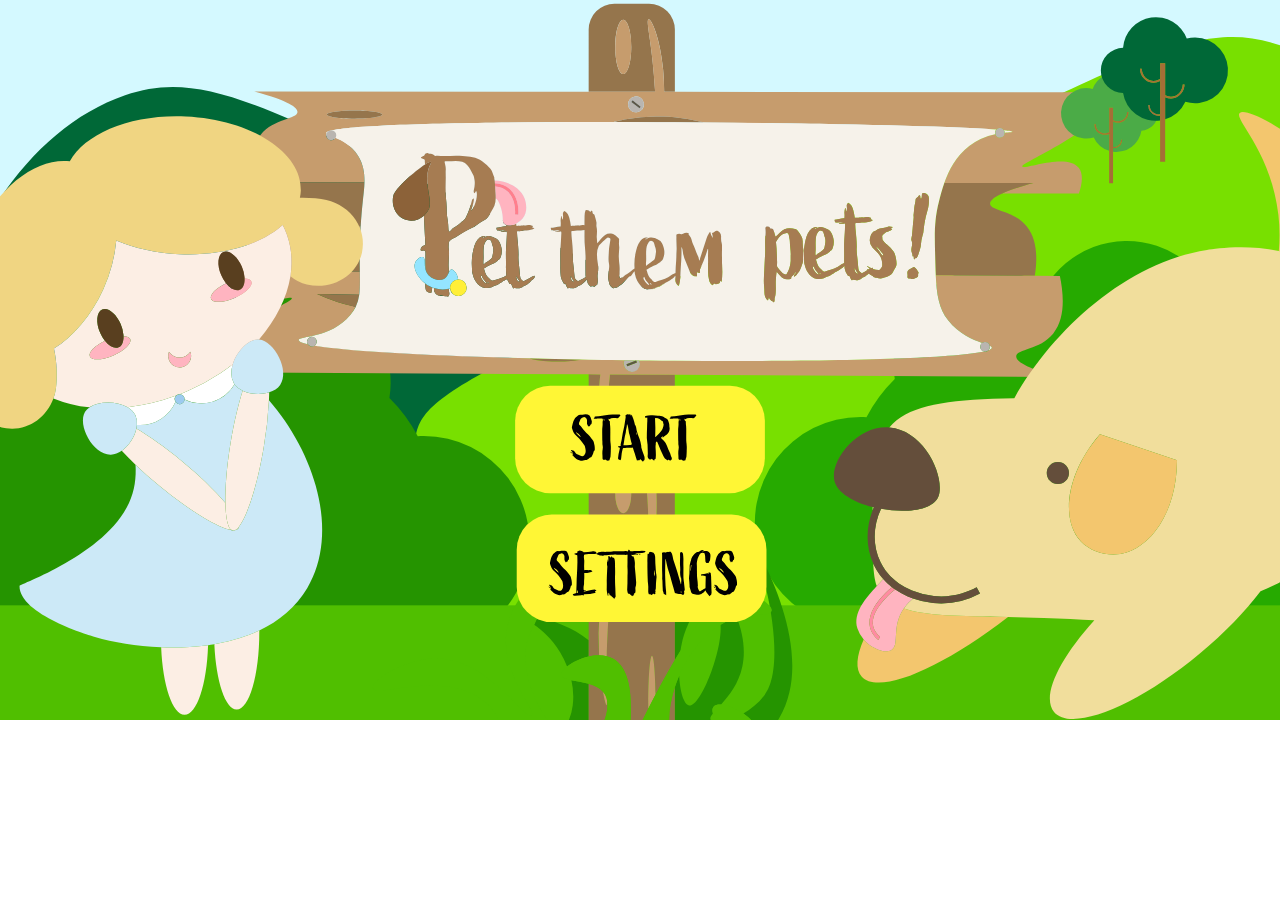
==== index.html @ 48b49f6a "add start buttons" ====
<!DOCTYPE html>
<html lang="da">

<head>
    <meta charset="utf-8">
    <meta name="viewport" content="width=device-width, initial-scale=1.0">
    <meta name="robots" content="noindex">
    <title>Pet them pets!</title>

    <link rel="stylesheet" href="style.css">



</head>

<body>

 <div id="screen">

    <div id="game">

        <div id="game_background"> </div>

        </div>

        <div id="game_elements">

            <div id="doggos">

                <div id="goldenpupper_container">

                    <div id="goldenpupper_sprite"></div>

                </div>

                <div id="sausagepup_container">

                    <div id="sausagepup_sprite"></div>

                </div>

                <div id="corgo_container">

                    <div id="corgo_sprite"></div>

                </div>

                <div id="bonusboi_container">

                    <div id="bonusboi_sprite"></div>

                </div>

            </div>

            <div id="cattos">

                <div id="chunkboi_1_container">

                    <div id="chunkboi_1_sprite"></div>

                </div>

                <div id="chunkboi_2_container">

                    <div id="chunkboi_2_sprite"></div>

                </div>

                <div id="chonker_container">

                    <div id="chonker_sprite"></div>

                </div>

            </div>

        </div>
     <div id="foreground"> </div>

    <div id="game_ui">

            <div id="start_button"></div>
            <div id="settings_button"></div>
            <div id="menu_button"></div>
            <div id="try_again_button"></div>
            <div id="in_game_settings_button"></div>

            <div id="score_board">

                <div id="count_number">3/7</div>
                <div id="doggo_count"></div>
                <div id="heart"></div>

            </div>

            <div id="energy_board">

                <div id="life_bar_1"></div>
                <div id="life_bar_2"></div>
                <div id="life_bar_3"></div>

                <div id="alice_health_1"></div>
                <div id="alice_health_2"></div>
                <div id="alice_health_3"></div>



            </div>

            <div id="timeboard">

                <div id="time_glass"></div>

                <div id="time_count"> 13 sek left</div>

            </div>


    </div>



    <div id="start">

        <div id="startscreen"></div>
        <div id="alice_start"></div>
        <div id="doggo_start"></div>

    </div>

    <div id="game_over">

        <div id="bad_sign"></div>
        <div id="hospital"></div>
        <div id="bad_alice"></div>

    </div>

    <div id="level_complete">

        <div id="good_sign"></div>

    </div>

</div>



    </body>
</html>
---- style.css ----
html {
    font-size: 100%;
}
body {
    margin: 0;
    padding: 0;
}
#screen {
    width: 100vw;
    height: 56.25vw;
    position: relative;
}

/*GAME-----------------------------------------------------*/

#game {

    background-color: #6fd9e2;
    background-size: cover;
    width: 100%;
    height: 100%;
    position: absolute;
}

/*------GAME BACKGROUND*/

#game_background{
    background-image: url(assets_background.svg);
    width: 100%;
    height: 100%;
    position: absolute;

}


/*------GAME ELEMENTS*/

#game_elements {

    width: 100%;
    height: 100%;
    position: absolute;
}

/*------DOGGOS*/

/*-GOLDENPUPPER*/

#goldenpupper_container{
    position: absolute;
    bottom: 5vw;
    right: 4vw;

}

#goldenpupper_sprite {
    background-image: url(assets_dog_1.svg); /*--size 920x700*/
    width: 25vw;
    height: 19.02vw;
    background-size: 100%;

}

/*-SAUSAGEPUP*/

#sausagepup_container{
    position: absolute;
    bottom: 20vw;
    left: 30vw;
}

#sausagepup_sprite{
    background-image: url(assets_dog_2.svg);/*--size 659x270*/
    width: 15vw;
    height: 6.15vw;
    background-size: 100%;
}

/*-CORGO*/

#corgo_container{
    position: absolute;
    bottom: 15vw;
    right: 30vw;
}

#corgo_sprite{
    background-image: url(assets_dog_3.svg);/*--size 601x335*/
    width: 10vw;
    height: 5.57vw;
    background-size: 100%;
}

/*-BONUSBOI*/

/*------CATTOS*/

/*-CHUNKBOI 1*/
#chunkboi_1_container{
    position: absolute;
    bottom: 15vw;
    right: 45vw;
    background-size: 100%;
}

#chunkboi_1_sprite{
    background-image: url(assets_cat_1.svg);/*--size 440x440*/
    width: 10vw;
    height: 10vw;
    background-size: 100%;
}

/*-CHUNKBOI 2*/
#chunkboi_2_container{
    position: absolute;
    bottom: 2vw;
    left: 34vw;
    background-size: 100%;
}

#chunkboi_2_sprite{
     background-image: url(assets_cat_2.svg);/*--size 440x440*/
    width: 8vw;
    height: 8vw;
    background-size: 100%;
}

/*-CHONKBOI*/

#chonker_container{

    position: absolute;
    bottom: 10vw;
    left: 13vw;
    background-size: 100%;
}

#chonker_sprite{
     background-image: url(assets_cat_3.svg);/*--size 720x380*/
    width: 15vw;
    height: 7.92vw;
    background-size: 100%;

}

/*------FOREGROUND*/

#foreground{
    background-image: url(assets_tree.svg);/*--size 910x1360*/
    width: 45vw;
    height: 67.25vw;
    background-size: 100%;


    position: absolute;
    bottom: 0vw;
    right: 65vw;
    overflow: hidden;
}

/*------GAME UI*/



/*-IN-GAME SETTINGS*/

#in_game_settings_button{
    background-image: url(assets_settings_2.svg);/*--size 170x170*/
    width: 7vw;
    height: 7vw;
    background-size: 100%;

    position: absolute;
    bottom: 2vw;
    left: 2vw;
}

/*--SCORE BOARD*/

#doggo_count{

    background-image: url(assets_doggo_count.svg);/*--size 290x270*/
    width: 7vw;
    height: 6.5vw;
    background-size: 100%;

    position: absolute;
    top: 1vw;
    right: 10vw;

}

#heart{
    background-image: url(assets_heart.svg);/*--size 50x50*/
    width: 1.5vw;
    height: 1.5vw;
    background-size: 100%;

    position: absolute;
    top: 0.2vw;
    right: 10vw;
}

#count_number{
    color: #c69c6d;
    font-size: 4.5rem;
    font-family: active;
    position: absolute;
    top: 1vw;
    right: 3.5vw;

}

/*--ENERGY BOARD*/

#life_bar_1{
    background-image: url(assets_life_bar_1.svg);/*--size 600x100*/
    width: 25vw;
    height: 4.17vw;
    background-size: 100%;

    position: absolute;
    top: 2vw;
    left: 45vw;


}

#life_bar_2{
    background-image: url(assets_life_bar_2.svg);/*--size 410x98*/
    width: 17.45vw;
    height: 4.17vw;
    background-size: 100%;

    position: absolute;
    top: 2vw;
    left: 45vw;

    display: none;
}

#life_bar_3{
    background-image: url(assets_life_bar_3.svg);/*--size 200x100*/
    width: 8.34vw;
    height: 4.17vw;
    background-size: 100%;

    position: absolute;
    top: 2vw;
    left: 45vw;

    display: none;
}


#alice_health_1{

    background-image: url(assets_health_1.svg);/*--size 230x230*/
    width: 7vw;
    height: 7vw;
    background-size: 100%;

    position: absolute;
    top: 0.4vw;
    left: 42vw;
}

#alice_health_2{

    background-image: url(assets_health_2.svg);/*--size 230x230*/
    width: 7vw;
    height: 7vw;
    background-size: 100%;

    position: absolute;
    top: 0.4vw;
    left: 42vw;

    display: none;
}

#alice_health_3{

    background-image: url(assets_health_3.svg);/*--size 230x230*/
    width: 7vw;
    height: 7vw;
    background-size: 100%;

    position: absolute;
    top: 0.4vw;
    left: 42vw;

    display: none;
}

/*--TIME BOARD*/

#time_glass{
    background-image: url(assets_time_glass.svg);/*--size 100x120*/
    width: 5vw;
    height: 6vw;
    background-size: 100%;

    position: absolute;
    top: 1vw;
    left: 5vw;
}

#time_count{
    color: #c69c6d;
    font-size: 4.5rem;
    font-family: active;
    position: absolute;
    top: 1vw;
    left: 12vw;
}

/*------UI ELEMENTER*/

/*---BUTTONS*/

/*-START*/
#start_button{

    background-image: url(assets_start_button.svg); /*--size 370x160*/
    width: 20vw;
    height: 8.65vw;
    background-size: 100%;

    position: absolute;
    top: 30vw;
    left:40vw;
    z-index: 1;

}

/*-SETTINGS*/

#settings_button{
   background-image: url(assets_settings_button.svg); /*--size 370x160*/
    width: 20vw;
    height: 8.65vw;
    background-size: 100%;

    position: absolute;
    top:40vw;
    left:40vw;
    z-index: 1;
}

/*-MENU*/

/*-TRY AGAIN*/



/*START----------------------------------------------------*/

#startscreen {

    background-image: url(assets_start.svg);
    background-size: cover;
    width: 100%;
    height: 100%;
    position: absolute;

}

#alice_start{
    background-image: url(assets_alice.svg);/*--size 640x870*/
    width: 35vw;
    height: 47.58vw;
    background-size: 100%;

    position: absolute;
    bottom: 0vw;
    right: 70vw;

    overflow: hidden;
}

#doggo_start{

    background-image: url(assets_start_dog.svg);/*--size 880x930*/
    width: 45vw;
    height: 47.56vw;
    background-size: 100%;

    position: absolute;
    bottom: 0vw;
    left:  65vw;

    overflow: hidden;
}


/*GAME OVER------------------------------------------------*/

#game_over {

    background-image: url(assets_bad_end.svg);
    background-size: cover;
    width: 100%;
    height: 100%;
    position: absolute;
    display: none;


}

/*LEVEL COMPLETE-------------------------------------------*/

#level_complete {

    background-image: url(assets_good_end.svg);
    background-size: cover;
    width: 100%;
    height: 100%;
    position: absolute;
    display: none;


}
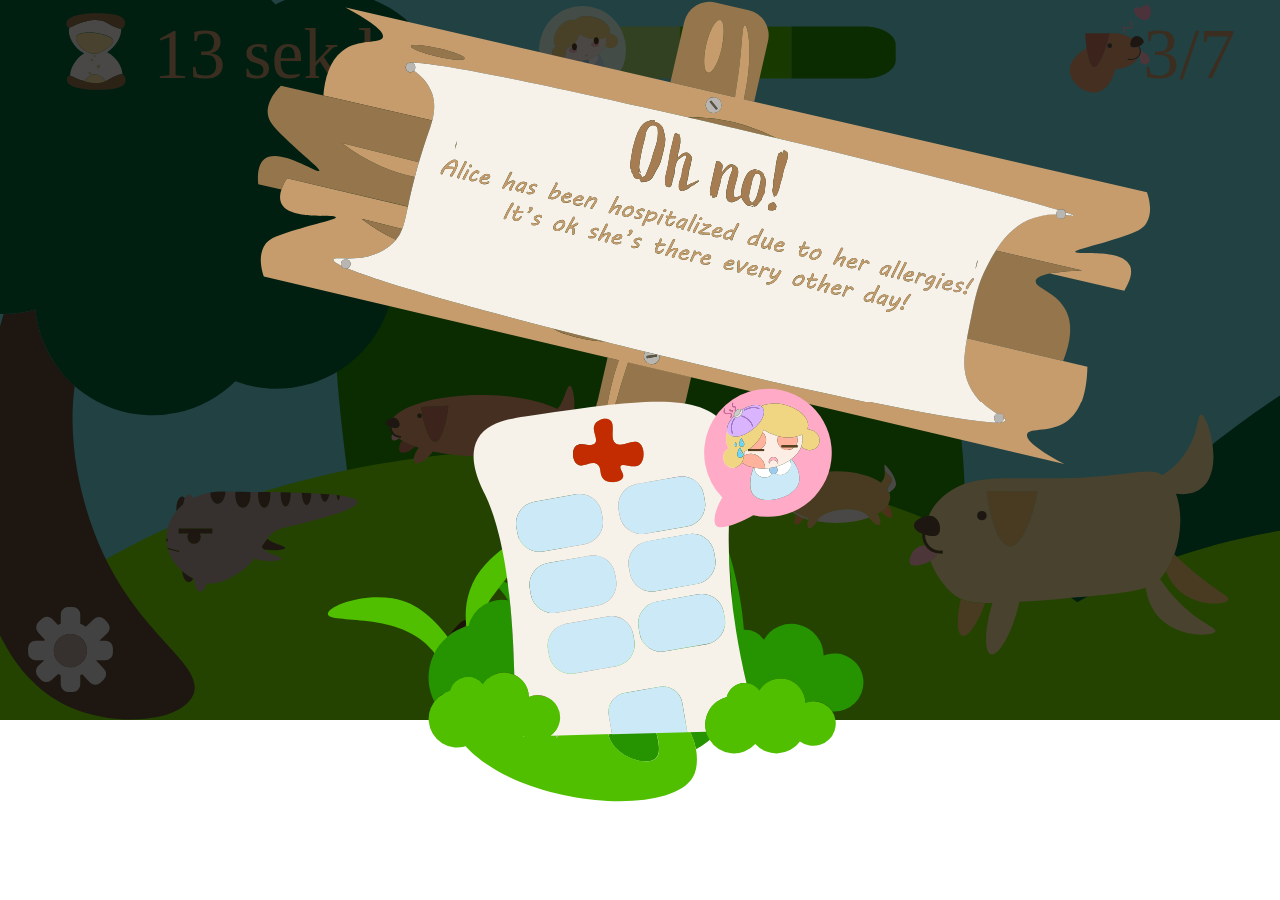
==== commit 8e731d61: "add game over" ====
--- a/index.html
+++ b/index.html
@@ -131,6 +131,8 @@
 
     <div id="game_over">
 
+        <div id="game_over_background"></div>
+
         <div id="bad_sign"></div>
         <div id="hospital"></div>
         <div id="bad_alice"></div>
@@ -138,6 +140,8 @@
     </div>
 
     <div id="level_complete">
+
+        <div id="level_complete_background"></div>
 
         <div id="good_sign"></div>
 
--- a/style.css
+++ b/style.css
@@ -332,6 +332,8 @@
     left:40vw;
     z-index: 1;
 
+     display: none;
+
 }
 
 /*-SETTINGS*/
@@ -346,6 +348,8 @@
     top:40vw;
     left:40vw;
     z-index: 1;
+
+     display: none;
 }
 
 /*-MENU*/
@@ -363,6 +367,8 @@
     width: 100%;
     height: 100%;
     position: absolute;
+
+     display: none;
 
 }
 
@@ -377,6 +383,8 @@
     right: 70vw;
 
     overflow: hidden;
+
+     display: none;
 }
 
 #doggo_start{
@@ -391,22 +399,68 @@
     left:  65vw;
 
     overflow: hidden;
+
+     display: none;
 }
 
 
 /*GAME OVER------------------------------------------------*/
 
-#game_over {
-
-    background-image: url(assets_bad_end.svg);
+#game_over_background{
+    background-color: black;
+    opacity: 70%;
+
     background-size: cover;
     width: 100%;
     height: 100%;
     position: absolute;
-    display: none;
-
-
-}
+}
+
+#bad_sign{
+
+    background-image: url(assets_bad_end.svg); /*--size 960x860*/
+    background-size: 100%;
+    width: 70vw;
+    height: 62.71vw;
+    position: absolute;
+
+    top: 0vw;
+    left: 20vw;
+
+    overflow: hidden;
+
+}
+
+#hospital{
+    background-image: url(assets_bad_end_hospital.svg); /*--size 260x210*/
+    background-size: 100%;
+    width: 35vw;
+    height: 28.26vw;
+    position: absolute;
+
+    bottom: -3vw;
+    left: 33vw;
+
+    overflow: hidden;
+
+}
+
+#bad_alice{
+
+    background-image: url(assets_bad_end_alice.svg); /*--size 220x240*/
+    background-size: 100%;
+    width: 10vw;
+    height: 10.91vw;
+    position: absolute;
+
+    bottom: 15vw;
+    left: 55vw;
+
+    overflow: hidden;
+
+}
+
+
 
 /*LEVEL COMPLETE-------------------------------------------*/
 
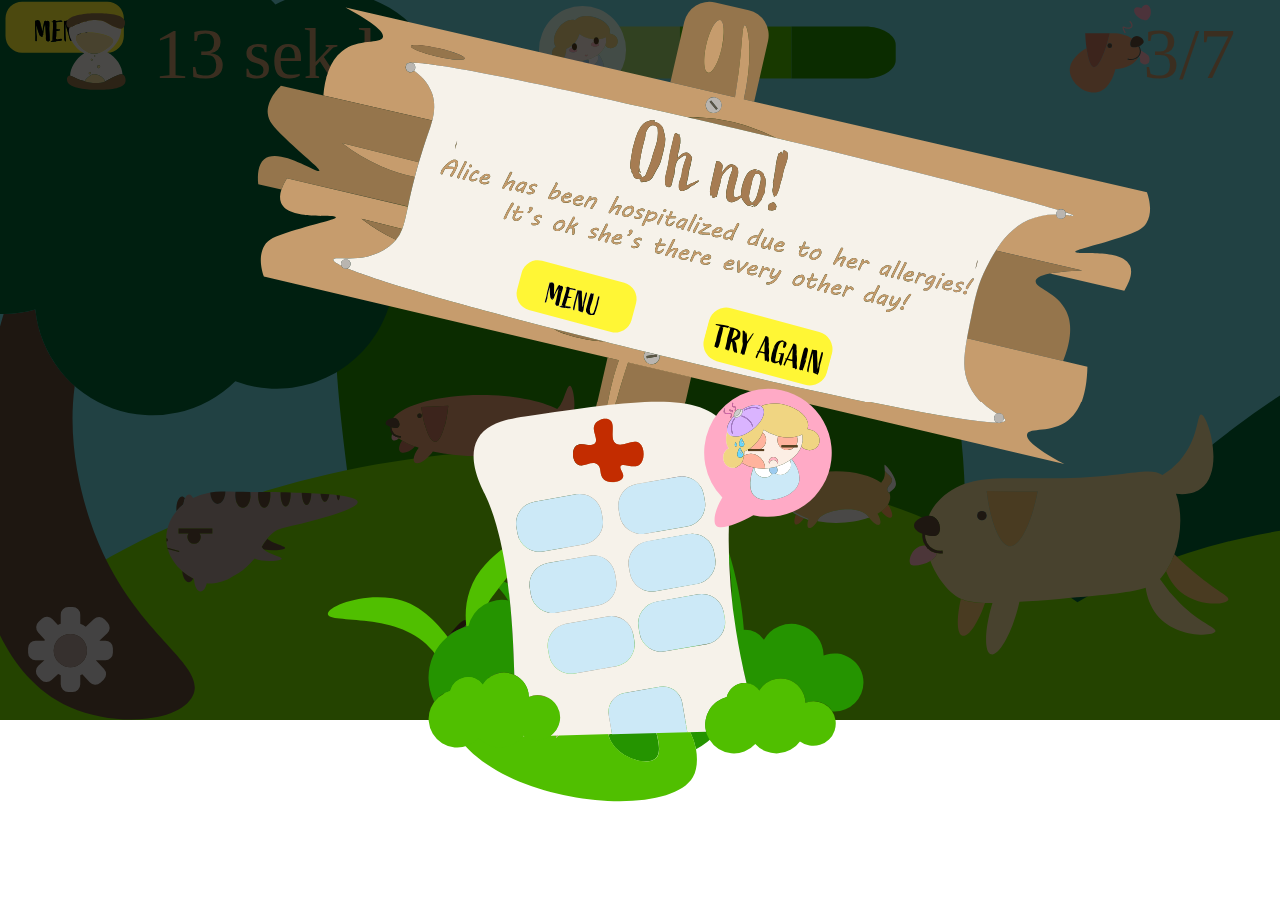
==== commit 5d55f34d: "add game over buttons" ====
--- a/index.html
+++ b/index.html
@@ -137,6 +137,9 @@
         <div id="hospital"></div>
         <div id="bad_alice"></div>
 
+        <div id="menu_button"></div>
+        <div id="try_again_button"></div>
+
     </div>
 
     <div id="level_complete">
@@ -144,6 +147,8 @@
         <div id="level_complete_background"></div>
 
         <div id="good_sign"></div>
+
+        <div id="menu_button"></div>
 
     </div>
 
--- a/style.css
+++ b/style.css
@@ -354,11 +354,41 @@
 
 /*-MENU*/
 
+#menu_button{
+    background-image: url(assets_menu_button.svg); /*--size 190x80*/
+    width: 10vw;
+    height: 4.21vw;
+    background-size: 100%;
+    position: absolute;
+
+
+}
+
 /*-TRY AGAIN*/
 
+#try_again_button{
+
+    background-image: url(assets_try_again_button.svg); /*--size 180x80*/
+    width: 10vw;
+    height: 4.44vw;
+    background-size: 100%;
+    position: absolute;
+
+    bottom: 27vw;
+    left: 55vw;
+
+    transform: rotate(15deg);
+
+
+}
+
 
 
 /*START----------------------------------------------------*/
+
+#start{
+    display: none;
+}
 
 #startscreen {
 
@@ -368,7 +398,7 @@
     height: 100%;
     position: absolute;
 
-     display: none;
+
 
 }
 
@@ -384,7 +414,7 @@
 
     overflow: hidden;
 
-     display: none;
+
 }
 
 #doggo_start{
@@ -400,11 +430,13 @@
 
     overflow: hidden;
 
-     display: none;
+
 }
 
 
 /*GAME OVER------------------------------------------------*/
+
+#game_over{}
 
 #game_over_background{
     background-color: black;
@@ -457,6 +489,14 @@
     left: 55vw;
 
     overflow: hidden;
+
+}
+
+#game_over #menu_button{
+    bottom: 31vw;
+    left: 40vw;
+
+     transform: rotate(15deg);
 
 }
 
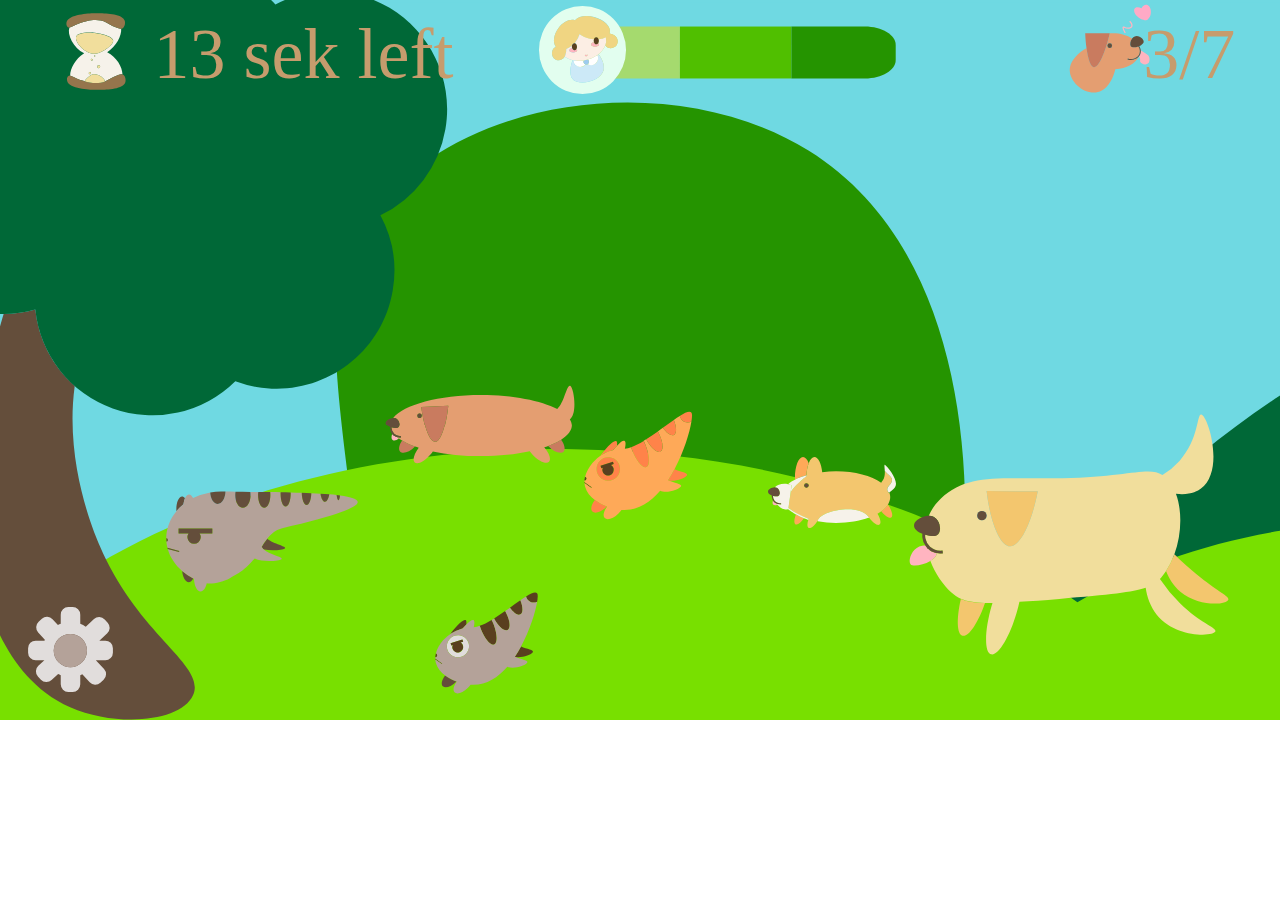
==== commit 5264354e: "add level complete" ====
--- a/index.html
+++ b/index.html
@@ -82,7 +82,8 @@
 
             <div id="start_button"></div>
             <div id="settings_button"></div>
-            <div id="menu_button"></div>
+            <div id="menu_button_1"></div>
+            <div id="menu_button_2"></div>
             <div id="try_again_button"></div>
             <div id="in_game_settings_button"></div>
 
@@ -137,9 +138,6 @@
         <div id="hospital"></div>
         <div id="bad_alice"></div>
 
-        <div id="menu_button"></div>
-        <div id="try_again_button"></div>
-
     </div>
 
     <div id="level_complete">
@@ -147,8 +145,6 @@
         <div id="level_complete_background"></div>
 
         <div id="good_sign"></div>
-
-        <div id="menu_button"></div>
 
     </div>
 
--- a/style.css
+++ b/style.css
@@ -354,14 +354,37 @@
 
 /*-MENU*/
 
-#menu_button{
+ #menu_button_1{
+
     background-image: url(assets_menu_button.svg); /*--size 190x80*/
     width: 10vw;
     height: 4.21vw;
     background-size: 100%;
     position: absolute;
-
-
+    bottom: 31vw;
+    left: 40vw;
+
+     transform: rotate(15deg);
+
+     z-index: 1;
+
+     display: none;
+
+}
+
+#menu_button_2{
+
+    background-image: url(assets_menu_button.svg); /*--size 190x80*/
+    width: 10vw;
+    height: 4.21vw;
+    background-size: 100%;
+    position: absolute;
+    bottom: 31vw;
+    left: 46vw;
+
+    z-index: 1;
+
+    display: none;
 }
 
 /*-TRY AGAIN*/
@@ -378,6 +401,8 @@
     left: 55vw;
 
     transform: rotate(15deg);
+
+    display: none;
 
 
 }
@@ -436,7 +461,9 @@
 
 /*GAME OVER------------------------------------------------*/
 
-#game_over{}
+#game_over{
+    display: none;
+}
 
 #game_over_background{
     background-color: black;
@@ -492,26 +519,38 @@
 
 }
 
-#game_over #menu_button{
-    bottom: 31vw;
-    left: 40vw;
-
-     transform: rotate(15deg);
-
-}
+
 
 
 
 /*LEVEL COMPLETE-------------------------------------------*/
 
-#level_complete {
-
-    background-image: url(assets_good_end.svg);
+#level_complete{
+    display: none;
+}
+
+#level_complete_background{
+    background-color: black;
+    opacity: 70%;
+
     background-size: cover;
     width: 100%;
     height: 100%;
     position: absolute;
-    display: none;
-
-
-}
+}
+#good_sign {
+
+    background-image: url(assets_good_end.svg); /*--size 950x790*/
+    background-size: 100%;
+    width: 70vw;
+    height: 58.21vw;
+    position: absolute;
+
+    bottom: -2vw;
+    left: 20vw;
+
+    overflow: hidden;
+
+}
+
+
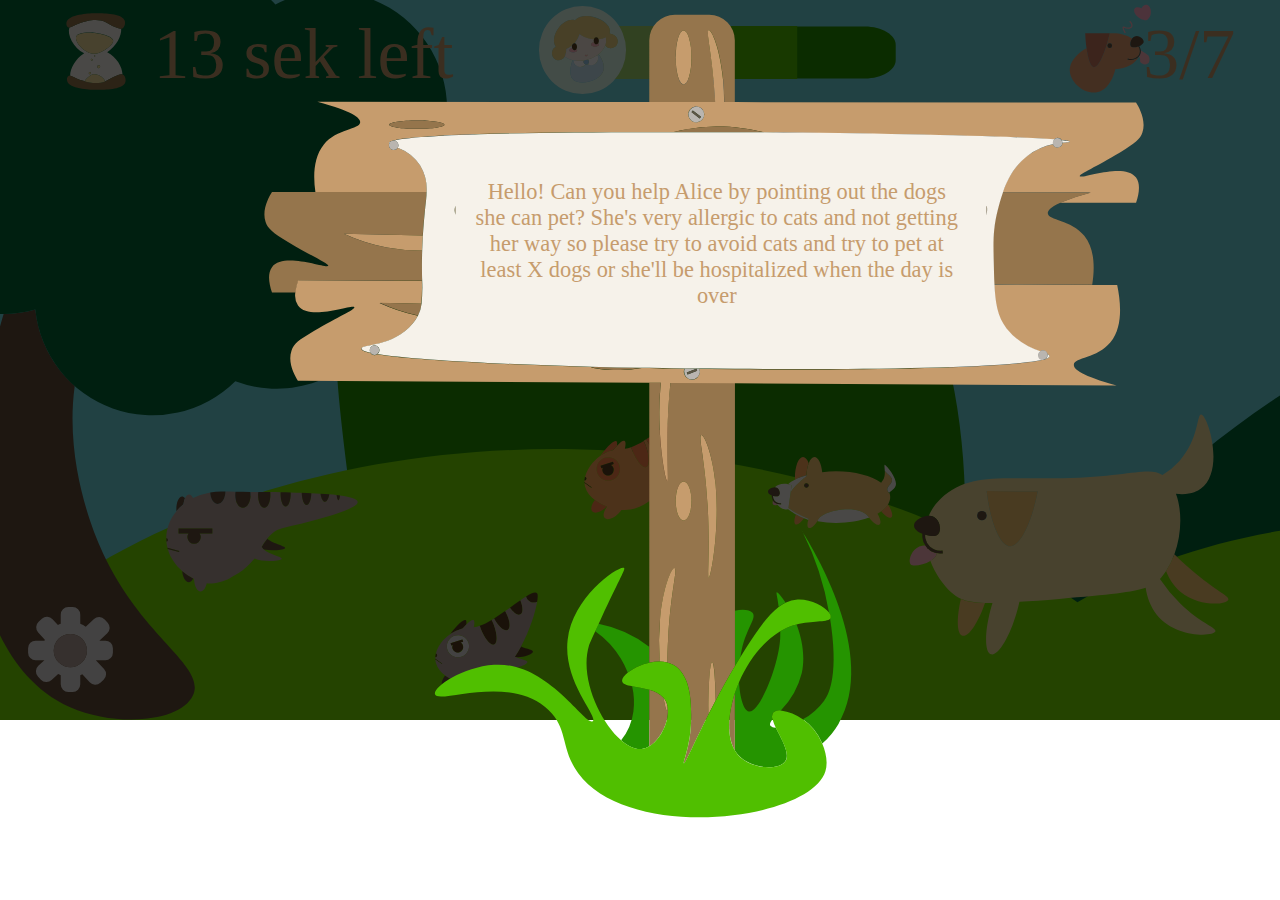
==== commit 26254a2b: "add animations" ====
--- a/index.html
+++ b/index.html
@@ -27,7 +27,7 @@
 
             <div id="doggos">
 
-                <div id="goldenpupper_container">
+                <div id="goldenpupper_container" class="bye_doggo">
 
                     <div id="goldenpupper_sprite"></div>
 
@@ -61,13 +61,13 @@
 
                 </div>
 
-                <div id="chunkboi_2_container">
+                <div id="chunkboi_2_container" >
 
                     <div id="chunkboi_2_sprite"></div>
 
                 </div>
 
-                <div id="chonker_container">
+                <div id="chonker_container" >
 
                     <div id="chonker_sprite"></div>
 
@@ -80,7 +80,8 @@
 
     <div id="game_ui">
 
-            <div id="start_button"></div>
+            <div id="start_button1" ></div>
+            <div id="start_button2"></div>
             <div id="settings_button"></div>
             <div id="menu_button_1"></div>
             <div id="menu_button_2"></div>
@@ -91,7 +92,7 @@
 
                 <div id="count_number">3/7</div>
                 <div id="doggo_count"></div>
-                <div id="heart"></div>
+                <div id="heart" class="spinner"></div>
 
             </div>
 
@@ -116,6 +117,33 @@
                 <div id="time_count"> 13 sek left</div>
 
             </div>
+
+            <div id="introduction">
+
+                <div id="introduction_background"></div>
+
+                <div id="sign_container" class="fall_in">
+
+                <div id="sign">
+
+                <div id="text_container">
+
+                <div id="text">
+
+                    Hello! Can you help Alice by pointing out the dogs she can pet? She's very allergic to cats and not getting her way so please try to avoid cats and try to pet at least X dogs or she'll be hospitalized when the day is over
+
+
+                </div>
+
+                </div>
+
+
+                </div>
+
+                </div>
+
+
+        </div>
 
 
     </div>
--- a/style.css
+++ b/style.css
@@ -53,6 +53,7 @@
 
 }
 
+
 #goldenpupper_sprite {
     background-image: url(assets_dog_1.svg); /*--size 920x700*/
     width: 25vw;
@@ -66,7 +67,9 @@
 #sausagepup_container{
     position: absolute;
     bottom: 20vw;
-    left: 30vw;
+    right: 100vw;
+
+    transform: scaleX(-1);
 }
 
 #sausagepup_sprite{
@@ -93,6 +96,26 @@
 
 /*-BONUSBOI*/
 
+#bonusboi_container{
+    position: absolute;
+    bottom: -2vw;
+    right: 35vw;
+
+    overflow: hidden;
+     z-index: 1;
+
+    display: none;
+}
+
+#bonusboi_sprite{
+    background-image: url(assets_bonus_dog.svg);/*--size 1110x939*/
+    width: 40vw;
+    height: 33.84vw;
+    background-size: 100%;
+
+
+}
+
 /*------CATTOS*/
 
 /*-CHUNKBOI 1*/
@@ -236,7 +259,7 @@
     top: 2vw;
     left: 45vw;
 
-    display: none;
+
 }
 
 #life_bar_3{
@@ -249,8 +272,9 @@
     top: 2vw;
     left: 45vw;
 
-    display: none;
-}
+}
+
+
 
 
 #alice_health_1{
@@ -263,6 +287,8 @@
     position: absolute;
     top: 0.4vw;
     left: 42vw;
+
+
 }
 
 #alice_health_2{
@@ -277,6 +303,8 @@
     left: 42vw;
 
     display: none;
+
+
 }
 
 #alice_health_3{
@@ -290,7 +318,7 @@
     top: 0.4vw;
     left: 42vw;
 
-    display: none;
+   display: none;
 }
 
 /*--TIME BOARD*/
@@ -320,7 +348,7 @@
 /*---BUTTONS*/
 
 /*-START*/
-#start_button{
+#start_button1{
 
     background-image: url(assets_start_button.svg); /*--size 370x160*/
     width: 20vw;
@@ -332,7 +360,24 @@
     left:40vw;
     z-index: 1;
 
-     display: none;
+    display: none;
+
+}
+
+#start_button2{
+
+    background-image: url(assets_start_button.svg); /*--size 370x160*/
+    width: 20vw;
+    height: 8.65vw;
+    background-size: 100%;
+
+    position: absolute;
+    top: 32vw;
+    left:45vw;
+    z-index: 1;
+
+    display: none;
+
 
 }
 
@@ -407,12 +452,67 @@
 
 }
 
+/*-INTRODUCTION*/
+
+#introduction{
+
+    displ ay: none;
+}
+
+#introduction_background{
+    background-color: black;
+    opacity: 70%;
+
+    background-size: cover;
+    width: 100%;
+    height: 100%;
+    position: absolute;
+}
+
+#sign{
+
+    background-image: url(assets_sign.svg); /*--size 280x260*/
+    width: 70vw;
+    height: 65vw;
+    background-size: 100%;
+    position: absolute;
+
+    top: 0vw;
+    left: 20vw;
+
+    overflow: hidden;
+}
+
+#text_container{
+    position: absolute;
+    bottom: 32vw;
+    left: 5vw;
+    background-size: 100%;
+
+    width: 50vw;
+    height: 20vw;
+}
+
+#text{
+
+    color: #c69c6d;
+    font-size: 1.4rem;
+    font-family: mv boli;
+    position: absolute;
+    top: 1vw;
+    left: 12vw;
+    text-align: center;
+
+}
+
 
 
 /*START----------------------------------------------------*/
 
 #start{
+
     display: none;
+
 }
 
 #startscreen {
@@ -554,3 +654,314 @@
 }
 
 
+/*ANIMATIONS-------------------------------------------*/
+.run1{
+
+    animation-name: run1_kf;
+    animation-duration: 11s;
+    animation-iteration-count: infinite;
+    animation-timing-function: linear;
+
+
+}
+
+@keyframes run1_kf{
+
+    0%{
+
+        transform: translateX(75vw) scaleX(1);
+        overflow: hidden;
+
+    }
+
+
+
+
+    33%{
+        transform: translateX(-150vw) scaleX(1);
+        overflow: hidden;
+
+    }
+
+    66%{ transform: translateX(-150vw)scaleX(-1);}
+
+
+    100%{
+
+        transform: translateX(75vw) scaleX(-1);
+        overflow: hidden;
+
+    }
+}
+
+.run2{
+
+    animation-name: run2_kf;
+    animation-duration: 10s;
+    animation-iteration-count: infinite;
+    animation-timing-function: linear;
+
+
+}
+
+@keyframes run2_kf{
+
+    0%{
+
+        transform: translateX(100vw) scaleX(1);
+        overflow: hidden;
+
+    }
+
+
+
+
+    33%{
+        transform: translateX(-130vw) scaleX(1);
+        overflow: hidden;
+
+    }
+
+    66%{ transform: translateX(-130vw)scaleX(-1);}
+
+
+    100%{
+
+        transform: translateX(100vw) scaleX(-1);
+        overflow: hidden;
+
+    }
+}
+
+
+.life_down{
+
+    animation-name: ld_kf;
+    animation-duration: 1s;
+    animation-iteration-count: 1;
+    animation-fill-mode: both;
+}
+
+@keyframes ld_kf{
+
+    0%{opacity: 1;}
+    25%{opacity: 0;}
+    50%{opacity: 1;}
+    60%{opacity: 0;}
+    70%{opacity: 1;}
+    75%{opacity: 0;}
+    80%{opacity: 1;}
+    83%{opacity: 0;}
+    86%{opacity: 1;}
+    88%{opacity: 0;}
+    100%{opacity: 0;}
+
+}
+
+.life_up{
+
+    animation-name: lu_kf;
+    animation-duration: 1s;
+    animation-iteration-count: 1;
+    animation-fill-mode: both;
+}
+
+@keyframes lu_kf{
+
+    0%{opacity: 0;}
+    25%{opacity: 1;}
+    50%{opacity: 0;}
+    60%{opacity: 1;}
+    70%{opacity: 0;}
+    75%{opacity: 1;}
+    80%{opacity: 0;}
+    83%{opacity: 1;}
+    86%{opacity: 0;}
+    88%{opacity: 1;}
+    100%{opacity: 1;}
+
+}
+
+.spin_out{
+
+    animation-name: spinout_kf;
+    animation-duration: 1.5s;
+    animation-iteration-count: 1;
+    animation-fill-mode: both;
+}
+
+@keyframes spinout_kf{
+
+    from{transform: rotate(0deg) scale(1);}
+    to{ transform: rotate(360deg) scale(0);}
+
+}
+
+.spin_in{
+
+    animation-name: spinin_kf;
+    animation-duration: 1,5s;
+    animation-iteration-count: 1;
+    animation-fill-mode: both;
+}
+
+@keyframes spinin_kf{
+
+    from{transform: rotate(0deg) scale(0);}
+    to{ transform: rotate(-360deg) scale(1);}
+
+}
+
+.timer{
+    animation-name: timer_kf;
+    animation-duration: 1s;
+    animation-iteration-count: infinite;
+    animation-timing-function: ease-in-out;
+    animation-direction: alternate-reverse;
+}
+
+@keyframes timer_kf{
+    from{transform: rotate(-60deg);}
+    to{transform: rotate(60deg);}
+}
+
+.spinner{
+     animation-name: spinner_kf;
+    animation-duration: 2s;
+    animation-iteration-count: infinite;
+    animation-timing-function: linear;
+    animation-direction: alternate-reverse;
+
+}
+
+@keyframes spinner_kf{
+    from{transform: rotate(-30deg) scale(1);}
+    to{transform: rotate(60deg) scale(1.3);}
+}
+
+
+.be_gone_cat{
+     animation-name: bgc_kf;
+    animation-duration: 3s;
+    animation-iteration-count: 1;
+    animation-timing-function: ease-in-out;
+    animation-fill-mode: both;
+}
+
+@keyframes bgc_kf{
+
+    from{
+        transform: rotate(0deg);
+        filter: blur(0);
+    }
+
+    to{
+
+        transform: rotate(360deg);
+        filter: blur(10vw);
+    }
+}
+
+.bye_doggo{
+
+    animation-name: bye_kf;
+    animation-duration: 2s;
+    animation-iteration-count: 1;
+    animation-timing-function: ease-out;
+    animation-fill-mode: both;
+
+}
+
+@keyframes bye_kf{
+    from{transform: translateY(0vw) rotate(0deg) scale(1);}
+    to{transform: translateY(-70vw) rotate(360deg) scale(0);}
+
+}
+
+.start_jump{
+
+    animation-name: startjump_kf;
+    animation-duration: 0.7s;
+    animation-iteration-count: infinite;
+    animation-timing-function: ease-out;
+    animation-direction: alternate-reverse;
+}
+
+@keyframes startjump_kf{
+
+    from{transform: translateY(0vw);}
+    to{transform: translateY(-0.6vw)}
+}
+
+.pulse{
+    animation-name: pulse_kf;
+    animation-duration: 2s;
+    animation-iteration-count: infinite;
+    animation-timing-function: ease-in-out;
+    animation-direction: alternate-reverse;
+}
+
+@keyframes pulse_kf{
+
+    from{transform: scale(1);}
+    to{transform: scale(1.05);}
+}
+
+.click_button{
+    animation-name: click_kf;
+    animation-duration: 0.5s;
+    animation-iteration-count: 1;
+    animation-timing-function: ease-out;
+    animation-fill-mode: both
+}
+
+@keyframes click_kf{
+
+    from{transform: scale(1) rotate(0deg)}
+    to{transform: scale(6) rotate(360deg);}
+
+}
+
+.fadeout{
+    animation-name: fadeout_kf;
+    animation-duration: 1s;
+    animation-iteration-count: 1;
+    animation-timing-function: ease-out;
+    animation-fill-mode: both
+}
+
+@keyframes fadeout_kf{
+    from{opacity: 1;}
+    to{opacity: 0}
+}
+
+.fadein{
+    animation-name: fadein_kf;
+    animation-duration: 1s;
+    animation-iteration-count: 1;
+    animation-timing-function: ease-out;
+    animation-fill-mode: both
+}
+
+@keyframes fadein_kf{
+    from{opacity: 0;}
+    to{opacity: 1}
+}
+
+
+.fall_in {
+    animation-name: fallin_kf;
+    animation-duration: 1s;
+    animation-iteration-count: 1;
+    animation-timing-function: cubic-bezier(0.3, 0.8,0.4, 1.4);
+    animation-fill-mode: both;
+}
+
+@keyframes fallin_kf{
+    from{transform: translateY(-100vw);}
+    to{transform: translateY(0vw);}
+}
+
+
+
+
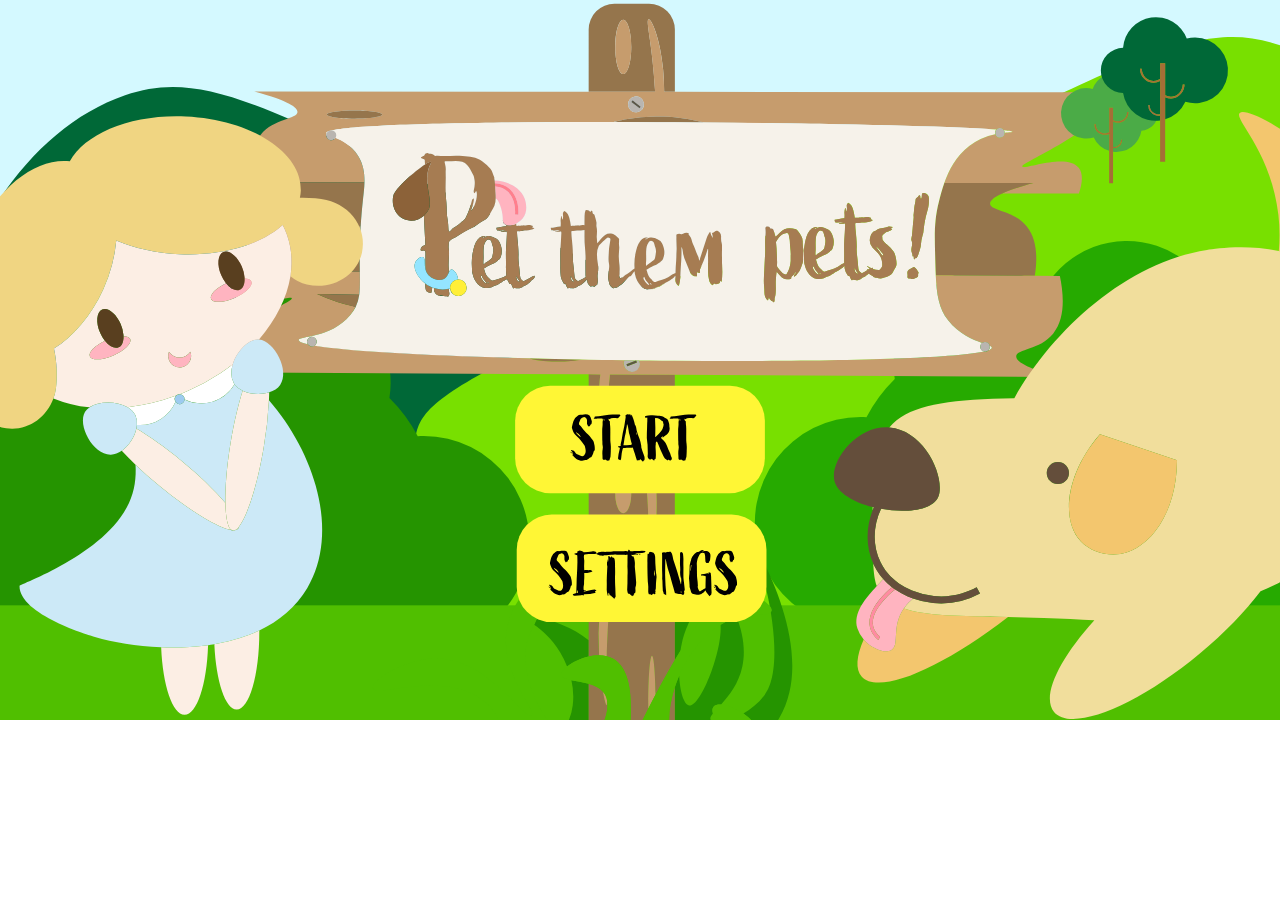
==== commit bd1e189d: "add lots of stuff" ====
--- a/index.html
+++ b/index.html
@@ -27,7 +27,7 @@
 
             <div id="doggos">
 
-                <div id="goldenpupper_container" class="bye_doggo">
+                <div id="goldenpupper_container">
 
                     <div id="goldenpupper_sprite"></div>
 
@@ -39,7 +39,7 @@
 
                 </div>
 
-                <div id="corgo_container">
+                <div id="corgo_container" >
 
                     <div id="corgo_sprite"></div>
 
@@ -90,17 +90,17 @@
 
             <div id="score_board">
 
-                <div id="count_number">3/7</div>
+                <div id="count_number">0/7</div>
                 <div id="doggo_count"></div>
-                <div id="heart" class="spinner"></div>
+                <div id="heart"></div>
 
             </div>
 
             <div id="energy_board">
 
+                <div id="life_bar_3"></div>
+                <div id="life_bar_2"></div>
                 <div id="life_bar_1"></div>
-                <div id="life_bar_2"></div>
-                <div id="life_bar_3"></div>
 
                 <div id="alice_health_1"></div>
                 <div id="alice_health_2"></div>
@@ -114,7 +114,7 @@
 
                 <div id="time_glass"></div>
 
-                <div id="time_count"> 13 sek left</div>
+                <div id="time_count"> 25 sek left</div>
 
             </div>
 
@@ -122,7 +122,7 @@
 
                 <div id="introduction_background"></div>
 
-                <div id="sign_container" class="fall_in">
+                <div id="sign_container">
 
                 <div id="sign">
 
@@ -130,7 +130,7 @@
 
                 <div id="text">
 
-                    Hello! Can you help Alice by pointing out the dogs she can pet? She's very allergic to cats and not getting her way so please try to avoid cats and try to pet at least X dogs or she'll be hospitalized when the day is over
+                    Hello! Can you help Alice by pointing out the dogs she can pet? She's very allergic to cats and not getting her way so please try to avoid cats and try to pet at least 7 dogs or she'll be hospitalized when the day is over
 
 
                 </div>
@@ -179,6 +179,6 @@
 </div>
 
 
-
+<script src="script.js"></script>
     </body>
 </html>
--- a/style.css
+++ b/style.css
@@ -42,15 +42,56 @@
     position: absolute;
 }
 
+/*----------------POSITIONS*/
+
+/*--RIGHT SIDE*/
+
+.position_1{
+
+    bottom: 5vw;
+    right: -30vw;
+}
+
+.position_2{
+
+    bottom: 2vw;
+    right: -25vw;
+}
+
+.position_3{
+
+    bottom: 22vw;
+    right:-10vw;
+}
+
+
+/*--LEFT SIDE*/
+
+.position_4{
+
+    bottom: 7vw;
+    left: -34vw;
+}
+
+.position_5{
+
+    bottom: 14vw;
+    left: -25vw;
+}
+
+.position_6{
+
+    bottom: 20vw;
+    left: -15vw;
+}
+
+
 /*------DOGGOS*/
 
 /*-GOLDENPUPPER*/
 
 #goldenpupper_container{
     position: absolute;
-    bottom: 5vw;
-    right: 4vw;
-
 }
 
 
@@ -66,10 +107,8 @@
 
 #sausagepup_container{
     position: absolute;
-    bottom: 20vw;
-    right: 100vw;
-
-    transform: scaleX(-1);
+
+
 }
 
 #sausagepup_sprite{
@@ -83,8 +122,6 @@
 
 #corgo_container{
     position: absolute;
-    bottom: 15vw;
-    right: 30vw;
 }
 
 #corgo_sprite{
@@ -98,11 +135,10 @@
 
 #bonusboi_container{
     position: absolute;
-    bottom: -2vw;
+    bottom: -25vw;
     right: 35vw;
 
     overflow: hidden;
-     z-index: 1;
 
     display: none;
 }
@@ -121,8 +157,6 @@
 /*-CHUNKBOI 1*/
 #chunkboi_1_container{
     position: absolute;
-    bottom: 15vw;
-    right: 45vw;
     background-size: 100%;
 }
 
@@ -136,8 +170,6 @@
 /*-CHUNKBOI 2*/
 #chunkboi_2_container{
     position: absolute;
-    bottom: 2vw;
-    left: 34vw;
     background-size: 100%;
 }
 
@@ -153,8 +185,6 @@
 #chonker_container{
 
     position: absolute;
-    bottom: 10vw;
-    left: 13vw;
     background-size: 100%;
 }
 
@@ -236,7 +266,7 @@
 
 /*--ENERGY BOARD*/
 
-#life_bar_1{
+#life_bar_3{
     background-image: url(assets_life_bar_1.svg);/*--size 600x100*/
     width: 25vw;
     height: 4.17vw;
@@ -262,7 +292,7 @@
 
 }
 
-#life_bar_3{
+#life_bar_1{
     background-image: url(assets_life_bar_3.svg);/*--size 200x100*/
     width: 8.34vw;
     height: 4.17vw;
@@ -277,7 +307,7 @@
 
 
 
-#alice_health_1{
+#alice_health_3{
 
     background-image: url(assets_health_1.svg);/*--size 230x230*/
     width: 7vw;
@@ -302,12 +332,12 @@
     top: 0.4vw;
     left: 42vw;
 
-    display: none;
-
-
-}
-
-#alice_health_3{
+
+
+
+}
+
+#alice_health_1{
 
     background-image: url(assets_health_3.svg);/*--size 230x230*/
     width: 7vw;
@@ -318,7 +348,7 @@
     top: 0.4vw;
     left: 42vw;
 
-   display: none;
+
 }
 
 /*--TIME BOARD*/
@@ -447,6 +477,8 @@
 
     transform: rotate(15deg);
 
+    z-index: 1;
+
     display: none;
 
 
@@ -456,7 +488,7 @@
 
 #introduction{
 
-    displ ay: none;
+    display: none;
 }
 
 #introduction_background{
@@ -655,19 +687,19 @@
 
 
 /*ANIMATIONS-------------------------------------------*/
-.run1{
-
-    animation-name: run1_kf;
-    animation-duration: 11s;
+.runToLeft{
+
+    animation-name: runtf_kf;
+    animation-duration: 2s;
     animation-iteration-count: infinite;
     animation-timing-function: linear;
 
 
 }
 
-@keyframes run1_kf{
-
-    0%{
+@keyframes runtf_kf{
+
+   /* 0%{
 
         transform: translateX(75vw) scaleX(1);
         overflow: hidden;
@@ -691,21 +723,25 @@
         transform: translateX(75vw) scaleX(-1);
         overflow: hidden;
 
-    }
-}
-
-.run2{
-
-    animation-name: run2_kf;
-    animation-duration: 10s;
+    } */
+
+    from{transform:translateX(0vw);}
+    to{transform: translateX(-150vw);}
+}
+
+.runToRight{
+
+    animation-name: runtr_kf;
+    animation-duration: 2s;
     animation-iteration-count: infinite;
     animation-timing-function: linear;
 
 
 }
 
-@keyframes run2_kf{
-
+@keyframes runtr_kf{
+
+    /*
     0%{
 
         transform: translateX(100vw) scaleX(1);
@@ -730,7 +766,14 @@
         transform: translateX(100vw) scaleX(-1);
         overflow: hidden;
 
-    }
+    } */
+
+    from{transform:translateX(0vw) scaleX(-1);}
+    to{transform: translateX(150vw) scaleX(-1);}
+}
+
+.freeze {
+    animation-play-state: paused;
 }
 
 
@@ -883,14 +926,14 @@
     animation-name: startjump_kf;
     animation-duration: 0.7s;
     animation-iteration-count: infinite;
-    animation-timing-function: ease-out;
+    animation-timing-function: ease-in-out;
     animation-direction: alternate-reverse;
 }
 
 @keyframes startjump_kf{
 
-    from{transform: translateY(0vw);}
-    to{transform: translateY(-0.6vw)}
+    from{transform: translateY(0vw) rotate(-2deg);}
+    to{transform: translateY(-0.6vw) rotate(4deg);}
 }
 
 .pulse{
@@ -917,8 +960,15 @@
 
 @keyframes click_kf{
 
-    from{transform: scale(1) rotate(0deg)}
-    to{transform: scale(6) rotate(360deg);}
+    from{
+        transform: scale(1) rotate(0deg);
+        filter: blur(0);
+    }
+    to{
+        transform: scale(6) rotate(360deg);
+        filter: blur(20vw);
+
+    }
 
 }
 
@@ -945,7 +995,7 @@
 
 @keyframes fadein_kf{
     from{opacity: 0;}
-    to{opacity: 1}
+    to{opacity: 0.7}
 }
 
 
@@ -962,6 +1012,34 @@
     to{transform: translateY(0vw);}
 }
 
-
-
-
+.bonusboi {
+    animation-name: bonusboi_kf;
+    animation-duration: 2s;
+    animation-iteration-count: 1;
+    animation-timing-function: ease-out;
+    animation-fill-mode: both;
+
+}
+
+@keyframes bonusboi_kf {
+
+    0%{transform: translateY(20vw);}
+
+    50%{transform: translateY(-20vw);}
+
+    100%{transform: translateY(20vw);}
+}
+
+.game_over_pulse{
+    animation-name: gopulse_kf;
+    animation-duration: 2s;
+    animation-iteration-count: infinite;
+    animation-timing-function: ease-in-out;
+    animation-direction: alternate-reverse;
+}
+
+@keyframes gopulse_kf{
+
+    from{transform: scale(1) rotate(15deg);}
+    to{transform: scale(1.05) rotate(15deg);}
+
